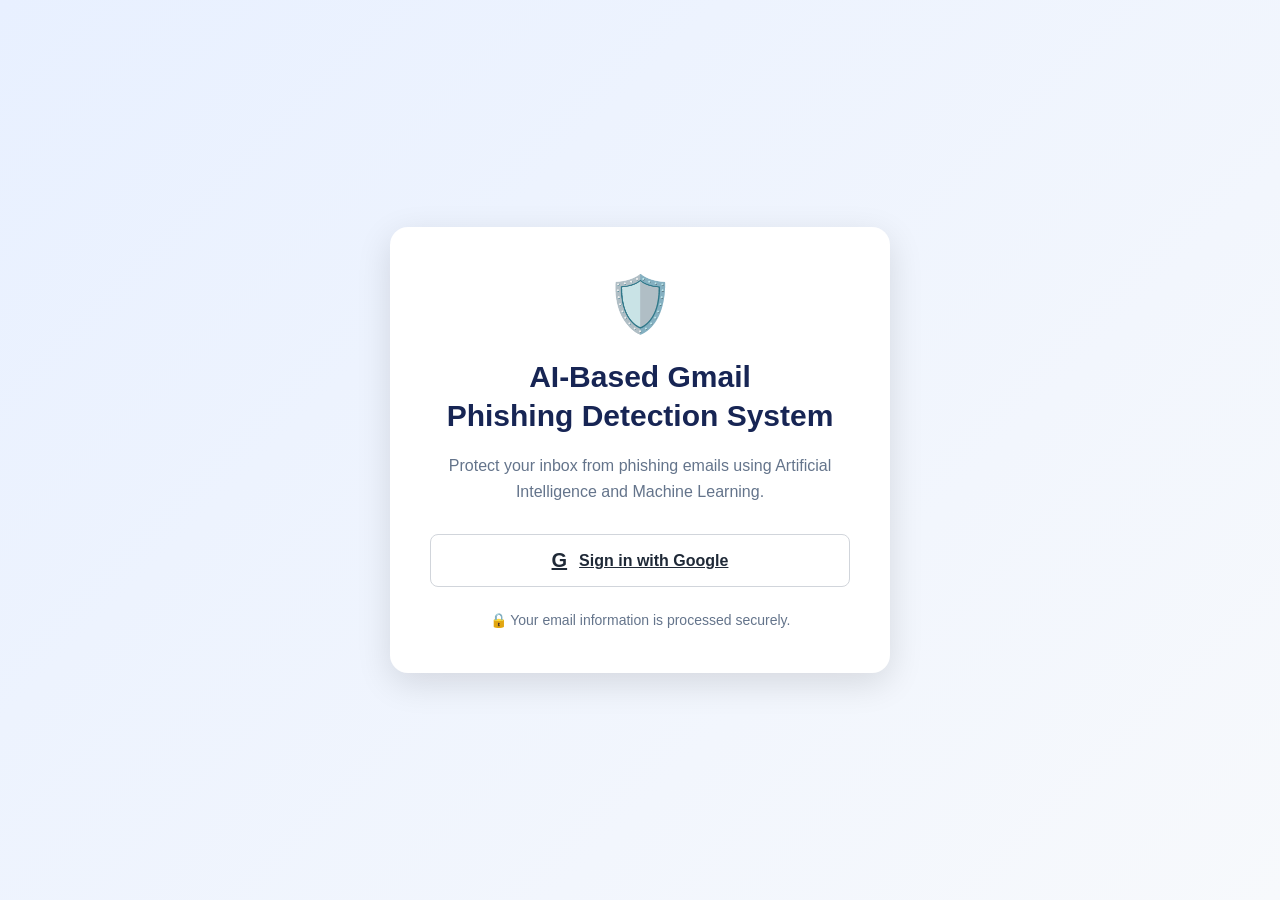
==== index.html @ 4a3b6685 "Add files via upload" ====
<!DOCTYPE html>
<html lang="en">
<head>
    <meta charset="UTF-8">
    <meta name="viewport" content="width=device-width, initial-scale=1.0">

    <title>AI-Based Gmail Phishing Detection System</title>

    <link rel="stylesheet" href="style.css">
</head>

<body class="page-login">

    <div class="login-container">

        <div class="login-card">

            <div class="logo">
                🛡️
            </div>

            <h1>AI-Based Gmail<br>Phishing Detection System</h1>

            <p class="description">
                Protect your inbox from phishing emails using
                Artificial Intelligence and Machine Learning.
            </p>
<a href="/login" id="googleSignInBtn" class="google-btn">

    <span class="google-icon">G</span>

    <span>Sign in with Google</span>

</a>

            <p class="security-note">
                🔒 Your email information is processed securely.
            </p>

        </div>

    </div>

    <script src="script.js"></script>

</body>
</html>
---- style.css ----
* {
    margin: 0;
    padding: 0;
    box-sizing: border-box;
}

body {
    font-family: Arial, sans-serif;
    min-height: 100vh;
    background: linear-gradient(135deg, #e8f0ff, #f7f9fc);
}

.login-container {
    min-height: 100vh;
    display: flex;
    justify-content: center;
    align-items: center;
    padding: 20px;
}

.login-card {
    width: 100%;
    max-width: 500px;
    background: white;
    padding: 45px 40px;
    border-radius: 18px;
    text-align: center;
    box-shadow: 0 10px 35px rgba(0, 0, 0, 0.12);
}

.logo {
    font-size: 55px;
    margin-bottom: 20px;
}

.login-card h1 {
    font-size: 30px;
    line-height: 1.3;
    color: #172554;
    margin-bottom: 18px;
}

.description {
    font-size: 16px;
    line-height: 1.6;
    color: #64748b;
    margin-bottom: 30px;
}

.google-btn {
    width: 100%;
    padding: 14px 20px;
    border: 1px solid #d1d5db;
    border-radius: 8px;
    background: white;
    color: #1f2937;
    font-size: 16px;
    font-weight: 600;
    cursor: pointer;
    display: flex;
    justify-content: center;
    align-items: center;
    gap: 12px;
    transition: 0.2s;
}

.google-btn:hover {
    background: #f8fafc;
    box-shadow: 0 4px 12px rgba(0, 0, 0, 0.08);
}

.google-icon {
    font-size: 20px;
    font-weight: bold;
}

.security-note {
    margin-top: 25px;
    font-size: 14px;
    color: #64748b;
}

@media (max-width: 600px) {
    .login-card {
        padding: 35px 25px;
    }

    .login-card h1 {
        font-size: 24px;
    }
}
                     







/* =========================
   Dashboard Page
   ========================= */

.page-dashboard {
    background: #f4f7fb;
    color: #172033;
}

.dashboard-container {
    min-height: 100vh;
    padding: 30px 50px;
}

.dashboard-header {
    display: flex;
    justify-content: space-between;
    align-items: center;
    gap: 25px;
    background: white;
    padding: 25px 30px;
    border-radius: 16px;
    box-shadow: 0 5px 20px rgba(0, 0, 0, 0.08);
    margin-bottom: 30px;
}

.dashboard-header h1 {
    font-size: 30px;
    color: #172554;
    margin-bottom: 8px;
}

.dashboard-header p {
    color: #64748b;
    font-size: 15px;
}

.user-section {
    display: flex;
    align-items: center;
    gap: 15px;
}

#userLabel {
    font-weight: 600;
    color: #334155;
}

.logout-btn {
    padding: 10px 18px;
    border: none;
    border-radius: 8px;
    background: #e2e8f0;
    color: #334155;
    font-weight: 600;
    cursor: pointer;
}

.logout-btn:hover {
    background: #cbd5e1;
}

/* Email section */

.email-section {
    background: white;
    padding: 30px;
    border-radius: 16px;
    box-shadow: 0 5px 20px rgba(0, 0, 0, 0.08);
}

.section-header {
    display: flex;
    justify-content: space-between;
    align-items: center;
    margin-bottom: 20px;
}

.section-header h2 {
    font-size: 24px;
    color: #172554;
}

#emailCount {
    color: #64748b;
    font-size: 14px;
}

/* Individual email */

.email-row {
    display: flex;
    justify-content: space-between;
    align-items: center;
    gap: 20px;
    padding: 22px 10px;
    border-bottom: 1px solid #e2e8f0;
}

.email-row:last-child {
    border-bottom: none;
}

.email-row-main {
    flex: 1;
}

.email-sender {
    font-weight: 700;
    font-size: 16px;
    color: #172033;
    margin-bottom: 6px;
}

.email-subject {
    font-weight: 600;
    color: #334155;
    margin-bottom: 6px;
}

.email-preview {
    color: #64748b;
    font-size: 14px;
    line-height: 1.5;
}

.btn-primary {
    padding: 11px 20px;
    border: none;
    border-radius: 8px;
    background: #2563eb;
    color: white;
    font-weight: 600;
    cursor: pointer;
    white-space: nowrap;
}

.btn-primary:hover {
    background: #1d4ed8;
}

/* Mobile */

@media (max-width: 700px) {

    .dashboard-container {
        padding: 15px;
    }

    .dashboard-header {
        flex-direction: column;
        align-items: flex-start;
    }

    .email-row {
        flex-direction: column;
        align-items: flex-start;
    }

    .btn-primary {
        width: 100%;
    }
}












/* =========================
   Analysis Page
   ========================= */

.page-analysis {
    min-height: 100vh;
    background: linear-gradient(135deg, #e8f0ff, #f7f9fc);
}

.analysis-container {
    min-height: 100vh;
    display: flex;
    justify-content: center;
    align-items: center;
    padding: 30px 20px;
}

.analysis-card {
    width: 100%;
    max-width: 700px;
    background: white;
    padding: 40px;
    border-radius: 18px;
    box-shadow: 0 10px 35px rgba(0, 0, 0, 0.12);
}

.analysis-header {
    display: flex;
    align-items: center;
    gap: 18px;
    margin-bottom: 30px;
    text-align: left;
}

.shield-icon {
    width: 60px;
    height: 60px;
    display: flex;
    justify-content: center;
    align-items: center;
    background: #e8f0ff;
    border-radius: 50%;
    font-size: 32px;
}

.analysis-header h1 {
    color: #172554;
    font-size: 28px;
    margin-bottom: 6px;
}

.analysis-header p {
    color: #64748b;
    font-size: 14px;
}

/* Email details */

.email-details {
    border: 1px solid #e2e8f0;
    border-radius: 12px;
    overflow: hidden;
}

.detail-row {
    display: flex;
    align-items: center;
    gap: 20px;
    padding: 18px 20px;
    border-bottom: 1px solid #e2e8f0;
}

.detail-row strong {
    width: 90px;
    color: #334155;
}

.detail-row span {
    color: #475569;
    flex: 1;
}

.content-box {
    padding: 20px;
    background: #f8fafc;
}

.content-box strong {
    display: block;
    color: #334155;
    margin-bottom: 12px;
}

.content-box p {
    color: #475569;
    line-height: 1.7;
}

/* Analyze section */

.analysis-action {
    text-align: center;
    margin-top: 30px;
}

.analysis-action .btn-primary {
    min-width: 200px;
    font-size: 16px;
    padding: 14px 25px;
}

#analyzingNote {
    margin-top: 15px;
    color: #64748b;
    font-size: 14px;
}

/* Back button */

.back-section {
    text-align: center;
    margin-top: 25px;
}

.back-section a {
    color: #2563eb;
    text-decoration: none;
    font-weight: 600;
}

.back-section a:hover {
    text-decoration: underline;
}


/* Mobile */

@media (max-width: 600px) {

    .analysis-card {
        padding: 25px 20px;
    }

    .analysis-header {
        align-items: flex-start;
    }

    .analysis-header h1 {
        font-size: 24px;
    }

    .detail-row {
        flex-direction: column;
        align-items: flex-start;
        gap: 6px;
    }

    .detail-row strong {
        width: auto;
    }
}

















/* =========================
   Result Page
   ========================= */

.page-result {
    min-height: 100vh;
    background: linear-gradient(135deg, #e8f0ff, #f7f9fc);
}

.result-container {
    min-height: 100vh;
    display: flex;
    justify-content: center;
    align-items: center;
    padding: 30px 20px;
}

.result-card {
    width: 100%;
    max-width: 650px;
    background: white;
    padding: 45px;
    border-radius: 20px;
    text-align: center;
    box-shadow: 0 10px 35px rgba(0, 0, 0, 0.12);
}

.status-icon {
    width: 80px;
    height: 80px;
    margin: 0 auto 20px;

    display: flex;
    justify-content: center;
    align-items: center;

    border-radius: 50%;

    background: #dcfce7;
    color: #15803d;

    font-size: 42px;
    font-weight: bold;
}

.result-card h1 {
    font-size: 30px;
    color: #172554;
    margin-bottom: 10px;
}

#statusSub {
    color: #64748b;
    font-size: 15px;
    margin-bottom: 30px;
}

/* Result information */

.result-section {
    text-align: left;
    border: 1px solid #e2e8f0;
    border-radius: 12px;
    padding: 22px;
    margin-bottom: 25px;
}

.result-row {
    display: flex;
    justify-content: space-between;
    align-items: center;
    gap: 15px;
    margin-bottom: 18px;
}

.result-row:last-child {
    margin-bottom: 0;
}

.result-row strong {
    color: #334155;
}

#riskValue,
#confidenceValue {
    font-weight: 700;
    color: #2563eb;
}

/* Risk bar */

.risk-bar-container {
    width: 100%;
    height: 12px;
    background: #e2e8f0;
    border-radius: 20px;
    overflow: hidden;
    margin-bottom: 22px;
}

.risk-bar {
    width: 0%;
    height: 100%;
    background: #2563eb;
    border-radius: 20px;
    transition: width 1s ease;
}

/* Indicators */

.indicators-section {
    text-align: left;
    background: #f8fafc;
    padding: 22px;
    border-radius: 12px;
    margin-bottom: 25px;
}

.indicators-section h2 {
    font-size: 20px;
    color: #172554;
    margin-bottom: 15px;
}

#indicatorsList {
    padding-left: 20px;
}

#indicatorsList li {
    color: #475569;
    margin-bottom: 10px;
    line-height: 1.5;
}

/* Button */

.result-actions {
    text-align: center;
}

.result-actions .btn-primary {
    display: inline-block;
    text-decoration: none;
    padding: 13px 25px;
}

/* Mobile */

@media (max-width: 600px) {

    .result-card {
        padding: 30px 20px;
    }

    .result-card h1 {
        font-size: 25px;
    }

    .result-row {
        flex-direction: column;
        align-items: flex-start;
    }
}
/* User Profile */

.user-section {
    display: flex;
    align-items: center;
    gap: 20px;
}

.user-profile {
    display: flex;
    align-items: center;
    gap: 10px;
}

.profile-circle {
    width: 42px;
    height: 42px;
    border-radius: 50%;
    display: flex;
    align-items: center;
    justify-content: center;
    background: #2563eb;
    color: white;
    font-size: 18px;
    font-weight: bold;
}

.user-info {
    display: flex;
    flex-direction: column;
    line-height: 1.3;
}

.user-name {
    font-size: 14px;
    font-weight: 600;
}

.user-email {
    font-size: 12px;
    opacity: 0.75;
}

.verified {
    display: inline-flex;
    align-items: center;
    justify-content: center;
    width: 16px;
    height: 16px;
    margin-left: 4px;
    border-radius: 50%;
    background: #16a34a;
    color: white;
    font-size: 11px;
    font-weight: bold;
}
/* Dashboard Summary */

.dashboard-summary {
    display: grid;
    grid-template-columns: repeat(5, 1fr);
    gap: 15px;
    margin-bottom: 25px;
}

.summary-card {
    background: white;
    padding: 18px;
    border-radius: 12px;
    text-align: center;
    box-shadow: 0 4px 12px rgba(0, 0, 0, 0.08);
}

.summary-card h3 {
    margin: 0 0 8px;
    font-size: 14px;
    color: #555;
}

.summary-card p {
    margin: 0;
    font-size: 28px;
    font-weight: bold;
}
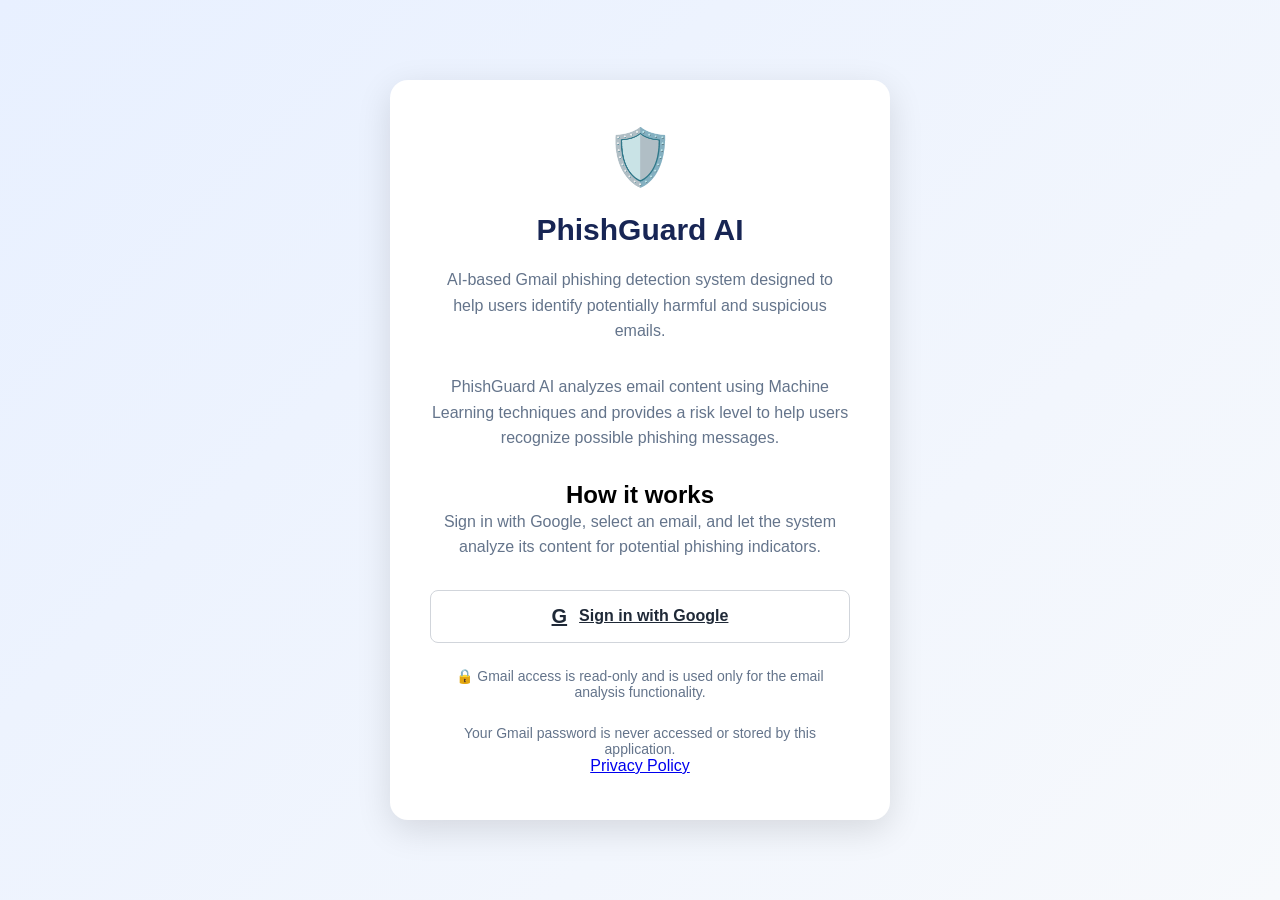
==== commit 3764eff7: "Update PhishGuard AI privacy policy and homepage" ====
--- a/index.html
+++ b/index.html
@@ -1,47 +1,71 @@
-<!DOCTYPE html>
-<html lang="en">
-<head>
-    <meta charset="UTF-8">
-    <meta name="viewport" content="width=device-width, initial-scale=1.0">
-
-    <title>AI-Based Gmail Phishing Detection System</title>
-
-    <link rel="stylesheet" href="style.css">
-</head>
-
-<body class="page-login">
-
-    <div class="login-container">
-
-        <div class="login-card">
-
-            <div class="logo">
-                🛡️
-            </div>
-
-            <h1>AI-Based Gmail<br>Phishing Detection System</h1>
-
-            <p class="description">
-                Protect your inbox from phishing emails using
-                Artificial Intelligence and Machine Learning.
-            </p>
-<a href="/login" id="googleSignInBtn" class="google-btn">
-
-    <span class="google-icon">G</span>
-
-    <span>Sign in with Google</span>
-
-</a>
-
-            <p class="security-note">
-                🔒 Your email information is processed securely.
-            </p>
-
-        </div>
-
-    </div>
-
-    <script src="script.js"></script>
-
-</body>
-</html>
+<!DOCTYPE html>
+<html lang="en">
+<head>
+    <meta charset="UTF-8">
+    <meta name="viewport" content="width=device-width, initial-scale=1.0">
+
+    <title>PhishGuard AI – Gmail Phishing Detection</title>
+
+    <link rel="stylesheet" href="style.css">
+</head>
+
+<body class="page-login">
+
+    <div class="login-container">
+
+        <div class="login-card">
+
+            <div class="logo">
+                🛡️
+            </div>
+
+            <h1>PhishGuard AI</h1>
+
+            <p class="description">
+                AI-based Gmail phishing detection system designed
+                to help users identify potentially harmful and
+                suspicious emails.
+            </p>
+
+            <p class="description">
+                PhishGuard AI analyzes email content using
+                Machine Learning techniques and provides a
+                risk level to help users recognize possible
+                phishing messages.
+            </p>
+
+            <h2>How it works</h2>
+
+            <p class="description">
+                Sign in with Google, select an email, and let the
+                system analyze its content for potential phishing
+                indicators.
+            </p>
+
+            <a href="/login" id="googleSignInBtn" class="google-btn">
+                <span class="google-icon">G</span>
+                <span>Sign in with Google</span>
+            </a>
+
+            <p class="security-note">
+                🔒 Gmail access is read-only and is used only
+                for the email analysis functionality.
+            </p>
+
+            <p class="security-note">
+                Your Gmail password is never accessed or stored
+                by this application.
+            </p>
+
+            <p class="privacy-link">
+                <a href="/privacy">Privacy Policy</a>
+            </p>
+
+        </div>
+
+    </div>
+
+    <script src="script.js"></script>
+
+</body>
+</html>
--- a/style.css
+++ b/style.css
@@ -1,699 +1,699 @@
-* {
-    margin: 0;
-    padding: 0;
-    box-sizing: border-box;
-}
-
-body {
-    font-family: Arial, sans-serif;
-    min-height: 100vh;
-    background: linear-gradient(135deg, #e8f0ff, #f7f9fc);
-}
-
-.login-container {
-    min-height: 100vh;
-    display: flex;
-    justify-content: center;
-    align-items: center;
-    padding: 20px;
-}
-
-.login-card {
-    width: 100%;
-    max-width: 500px;
-    background: white;
-    padding: 45px 40px;
-    border-radius: 18px;
-    text-align: center;
-    box-shadow: 0 10px 35px rgba(0, 0, 0, 0.12);
-}
-
-.logo {
-    font-size: 55px;
-    margin-bottom: 20px;
-}
-
-.login-card h1 {
-    font-size: 30px;
-    line-height: 1.3;
-    color: #172554;
-    margin-bottom: 18px;
-}
-
-.description {
-    font-size: 16px;
-    line-height: 1.6;
-    color: #64748b;
-    margin-bottom: 30px;
-}
-
-.google-btn {
-    width: 100%;
-    padding: 14px 20px;
-    border: 1px solid #d1d5db;
-    border-radius: 8px;
-    background: white;
-    color: #1f2937;
-    font-size: 16px;
-    font-weight: 600;
-    cursor: pointer;
-    display: flex;
-    justify-content: center;
-    align-items: center;
-    gap: 12px;
-    transition: 0.2s;
-}
-
-.google-btn:hover {
-    background: #f8fafc;
-    box-shadow: 0 4px 12px rgba(0, 0, 0, 0.08);
-}
-
-.google-icon {
-    font-size: 20px;
-    font-weight: bold;
-}
-
-.security-note {
-    margin-top: 25px;
-    font-size: 14px;
-    color: #64748b;
-}
-
-@media (max-width: 600px) {
-    .login-card {
-        padding: 35px 25px;
-    }
-
-    .login-card h1 {
-        font-size: 24px;
-    }
-}
-                     
-
-
-
-
-
-
-
-/* =========================
-   Dashboard Page
-   ========================= */
-
-.page-dashboard {
-    background: #f4f7fb;
-    color: #172033;
-}
-
-.dashboard-container {
-    min-height: 100vh;
-    padding: 30px 50px;
-}
-
-.dashboard-header {
-    display: flex;
-    justify-content: space-between;
-    align-items: center;
-    gap: 25px;
-    background: white;
-    padding: 25px 30px;
-    border-radius: 16px;
-    box-shadow: 0 5px 20px rgba(0, 0, 0, 0.08);
-    margin-bottom: 30px;
-}
-
-.dashboard-header h1 {
-    font-size: 30px;
-    color: #172554;
-    margin-bottom: 8px;
-}
-
-.dashboard-header p {
-    color: #64748b;
-    font-size: 15px;
-}
-
-.user-section {
-    display: flex;
-    align-items: center;
-    gap: 15px;
-}
-
-#userLabel {
-    font-weight: 600;
-    color: #334155;
-}
-
-.logout-btn {
-    padding: 10px 18px;
-    border: none;
-    border-radius: 8px;
-    background: #e2e8f0;
-    color: #334155;
-    font-weight: 600;
-    cursor: pointer;
-}
-
-.logout-btn:hover {
-    background: #cbd5e1;
-}
-
-/* Email section */
-
-.email-section {
-    background: white;
-    padding: 30px;
-    border-radius: 16px;
-    box-shadow: 0 5px 20px rgba(0, 0, 0, 0.08);
-}
-
-.section-header {
-    display: flex;
-    justify-content: space-between;
-    align-items: center;
-    margin-bottom: 20px;
-}
-
-.section-header h2 {
-    font-size: 24px;
-    color: #172554;
-}
-
-#emailCount {
-    color: #64748b;
-    font-size: 14px;
-}
-
-/* Individual email */
-
-.email-row {
-    display: flex;
-    justify-content: space-between;
-    align-items: center;
-    gap: 20px;
-    padding: 22px 10px;
-    border-bottom: 1px solid #e2e8f0;
-}
-
-.email-row:last-child {
-    border-bottom: none;
-}
-
-.email-row-main {
-    flex: 1;
-}
-
-.email-sender {
-    font-weight: 700;
-    font-size: 16px;
-    color: #172033;
-    margin-bottom: 6px;
-}
-
-.email-subject {
-    font-weight: 600;
-    color: #334155;
-    margin-bottom: 6px;
-}
-
-.email-preview {
-    color: #64748b;
-    font-size: 14px;
-    line-height: 1.5;
-}
-
-.btn-primary {
-    padding: 11px 20px;
-    border: none;
-    border-radius: 8px;
-    background: #2563eb;
-    color: white;
-    font-weight: 600;
-    cursor: pointer;
-    white-space: nowrap;
-}
-
-.btn-primary:hover {
-    background: #1d4ed8;
-}
-
-/* Mobile */
-
-@media (max-width: 700px) {
-
-    .dashboard-container {
-        padding: 15px;
-    }
-
-    .dashboard-header {
-        flex-direction: column;
-        align-items: flex-start;
-    }
-
-    .email-row {
-        flex-direction: column;
-        align-items: flex-start;
-    }
-
-    .btn-primary {
-        width: 100%;
-    }
-}
-
-
-
-
-
-
-
-
-
-
-
-
-/* =========================
-   Analysis Page
-   ========================= */
-
-.page-analysis {
-    min-height: 100vh;
-    background: linear-gradient(135deg, #e8f0ff, #f7f9fc);
-}
-
-.analysis-container {
-    min-height: 100vh;
-    display: flex;
-    justify-content: center;
-    align-items: center;
-    padding: 30px 20px;
-}
-
-.analysis-card {
-    width: 100%;
-    max-width: 700px;
-    background: white;
-    padding: 40px;
-    border-radius: 18px;
-    box-shadow: 0 10px 35px rgba(0, 0, 0, 0.12);
-}
-
-.analysis-header {
-    display: flex;
-    align-items: center;
-    gap: 18px;
-    margin-bottom: 30px;
-    text-align: left;
-}
-
-.shield-icon {
-    width: 60px;
-    height: 60px;
-    display: flex;
-    justify-content: center;
-    align-items: center;
-    background: #e8f0ff;
-    border-radius: 50%;
-    font-size: 32px;
-}
-
-.analysis-header h1 {
-    color: #172554;
-    font-size: 28px;
-    margin-bottom: 6px;
-}
-
-.analysis-header p {
-    color: #64748b;
-    font-size: 14px;
-}
-
-/* Email details */
-
-.email-details {
-    border: 1px solid #e2e8f0;
-    border-radius: 12px;
-    overflow: hidden;
-}
-
-.detail-row {
-    display: flex;
-    align-items: center;
-    gap: 20px;
-    padding: 18px 20px;
-    border-bottom: 1px solid #e2e8f0;
-}
-
-.detail-row strong {
-    width: 90px;
-    color: #334155;
-}
-
-.detail-row span {
-    color: #475569;
-    flex: 1;
-}
-
-.content-box {
-    padding: 20px;
-    background: #f8fafc;
-}
-
-.content-box strong {
-    display: block;
-    color: #334155;
-    margin-bottom: 12px;
-}
-
-.content-box p {
-    color: #475569;
-    line-height: 1.7;
-}
-
-/* Analyze section */
-
-.analysis-action {
-    text-align: center;
-    margin-top: 30px;
-}
-
-.analysis-action .btn-primary {
-    min-width: 200px;
-    font-size: 16px;
-    padding: 14px 25px;
-}
-
-#analyzingNote {
-    margin-top: 15px;
-    color: #64748b;
-    font-size: 14px;
-}
-
-/* Back button */
-
-.back-section {
-    text-align: center;
-    margin-top: 25px;
-}
-
-.back-section a {
-    color: #2563eb;
-    text-decoration: none;
-    font-weight: 600;
-}
-
-.back-section a:hover {
-    text-decoration: underline;
-}
-
-
-/* Mobile */
-
-@media (max-width: 600px) {
-
-    .analysis-card {
-        padding: 25px 20px;
-    }
-
-    .analysis-header {
-        align-items: flex-start;
-    }
-
-    .analysis-header h1 {
-        font-size: 24px;
-    }
-
-    .detail-row {
-        flex-direction: column;
-        align-items: flex-start;
-        gap: 6px;
-    }
-
-    .detail-row strong {
-        width: auto;
-    }
-}
-
-
-
-
-
-
-
-
-
-
-
-
-
-
-
-
-
-/* =========================
-   Result Page
-   ========================= */
-
-.page-result {
-    min-height: 100vh;
-    background: linear-gradient(135deg, #e8f0ff, #f7f9fc);
-}
-
-.result-container {
-    min-height: 100vh;
-    display: flex;
-    justify-content: center;
-    align-items: center;
-    padding: 30px 20px;
-}
-
-.result-card {
-    width: 100%;
-    max-width: 650px;
-    background: white;
-    padding: 45px;
-    border-radius: 20px;
-    text-align: center;
-    box-shadow: 0 10px 35px rgba(0, 0, 0, 0.12);
-}
-
-.status-icon {
-    width: 80px;
-    height: 80px;
-    margin: 0 auto 20px;
-
-    display: flex;
-    justify-content: center;
-    align-items: center;
-
-    border-radius: 50%;
-
-    background: #dcfce7;
-    color: #15803d;
-
-    font-size: 42px;
-    font-weight: bold;
-}
-
-.result-card h1 {
-    font-size: 30px;
-    color: #172554;
-    margin-bottom: 10px;
-}
-
-#statusSub {
-    color: #64748b;
-    font-size: 15px;
-    margin-bottom: 30px;
-}
-
-/* Result information */
-
-.result-section {
-    text-align: left;
-    border: 1px solid #e2e8f0;
-    border-radius: 12px;
-    padding: 22px;
-    margin-bottom: 25px;
-}
-
-.result-row {
-    display: flex;
-    justify-content: space-between;
-    align-items: center;
-    gap: 15px;
-    margin-bottom: 18px;
-}
-
-.result-row:last-child {
-    margin-bottom: 0;
-}
-
-.result-row strong {
-    color: #334155;
-}
-
-#riskValue,
-#confidenceValue {
-    font-weight: 700;
-    color: #2563eb;
-}
-
-/* Risk bar */
-
-.risk-bar-container {
-    width: 100%;
-    height: 12px;
-    background: #e2e8f0;
-    border-radius: 20px;
-    overflow: hidden;
-    margin-bottom: 22px;
-}
-
-.risk-bar {
-    width: 0%;
-    height: 100%;
-    background: #2563eb;
-    border-radius: 20px;
-    transition: width 1s ease;
-}
-
-/* Indicators */
-
-.indicators-section {
-    text-align: left;
-    background: #f8fafc;
-    padding: 22px;
-    border-radius: 12px;
-    margin-bottom: 25px;
-}
-
-.indicators-section h2 {
-    font-size: 20px;
-    color: #172554;
-    margin-bottom: 15px;
-}
-
-#indicatorsList {
-    padding-left: 20px;
-}
-
-#indicatorsList li {
-    color: #475569;
-    margin-bottom: 10px;
-    line-height: 1.5;
-}
-
-/* Button */
-
-.result-actions {
-    text-align: center;
-}
-
-.result-actions .btn-primary {
-    display: inline-block;
-    text-decoration: none;
-    padding: 13px 25px;
-}
-
-/* Mobile */
-
-@media (max-width: 600px) {
-
-    .result-card {
-        padding: 30px 20px;
-    }
-
-    .result-card h1 {
-        font-size: 25px;
-    }
-
-    .result-row {
-        flex-direction: column;
-        align-items: flex-start;
-    }
-}
-/* User Profile */
-
-.user-section {
-    display: flex;
-    align-items: center;
-    gap: 20px;
-}
-
-.user-profile {
-    display: flex;
-    align-items: center;
-    gap: 10px;
-}
-
-.profile-circle {
-    width: 42px;
-    height: 42px;
-    border-radius: 50%;
-    display: flex;
-    align-items: center;
-    justify-content: center;
-    background: #2563eb;
-    color: white;
-    font-size: 18px;
-    font-weight: bold;
-}
-
-.user-info {
-    display: flex;
-    flex-direction: column;
-    line-height: 1.3;
-}
-
-.user-name {
-    font-size: 14px;
-    font-weight: 600;
-}
-
-.user-email {
-    font-size: 12px;
-    opacity: 0.75;
-}
-
-.verified {
-    display: inline-flex;
-    align-items: center;
-    justify-content: center;
-    width: 16px;
-    height: 16px;
-    margin-left: 4px;
-    border-radius: 50%;
-    background: #16a34a;
-    color: white;
-    font-size: 11px;
-    font-weight: bold;
-}
-/* Dashboard Summary */
-
-.dashboard-summary {
-    display: grid;
-    grid-template-columns: repeat(5, 1fr);
-    gap: 15px;
-    margin-bottom: 25px;
-}
-
-.summary-card {
-    background: white;
-    padding: 18px;
-    border-radius: 12px;
-    text-align: center;
-    box-shadow: 0 4px 12px rgba(0, 0, 0, 0.08);
-}
-
-.summary-card h3 {
-    margin: 0 0 8px;
-    font-size: 14px;
-    color: #555;
-}
-
-.summary-card p {
-    margin: 0;
-    font-size: 28px;
-    font-weight: bold;
+* {
+    margin: 0;
+    padding: 0;
+    box-sizing: border-box;
+}
+
+body {
+    font-family: Arial, sans-serif;
+    min-height: 100vh;
+    background: linear-gradient(135deg, #e8f0ff, #f7f9fc);
+}
+
+.login-container {
+    min-height: 100vh;
+    display: flex;
+    justify-content: center;
+    align-items: center;
+    padding: 20px;
+}
+
+.login-card {
+    width: 100%;
+    max-width: 500px;
+    background: white;
+    padding: 45px 40px;
+    border-radius: 18px;
+    text-align: center;
+    box-shadow: 0 10px 35px rgba(0, 0, 0, 0.12);
+}
+
+.logo {
+    font-size: 55px;
+    margin-bottom: 20px;
+}
+
+.login-card h1 {
+    font-size: 30px;
+    line-height: 1.3;
+    color: #172554;
+    margin-bottom: 18px;
+}
+
+.description {
+    font-size: 16px;
+    line-height: 1.6;
+    color: #64748b;
+    margin-bottom: 30px;
+}
+
+.google-btn {
+    width: 100%;
+    padding: 14px 20px;
+    border: 1px solid #d1d5db;
+    border-radius: 8px;
+    background: white;
+    color: #1f2937;
+    font-size: 16px;
+    font-weight: 600;
+    cursor: pointer;
+    display: flex;
+    justify-content: center;
+    align-items: center;
+    gap: 12px;
+    transition: 0.2s;
+}
+
+.google-btn:hover {
+    background: #f8fafc;
+    box-shadow: 0 4px 12px rgba(0, 0, 0, 0.08);
+}
+
+.google-icon {
+    font-size: 20px;
+    font-weight: bold;
+}
+
+.security-note {
+    margin-top: 25px;
+    font-size: 14px;
+    color: #64748b;
+}
+
+@media (max-width: 600px) {
+    .login-card {
+        padding: 35px 25px;
+    }
+
+    .login-card h1 {
+        font-size: 24px;
+    }
+}
+                     
+
+
+
+
+
+
+
+/* =========================
+   Dashboard Page
+   ========================= */
+
+.page-dashboard {
+    background: #f4f7fb;
+    color: #172033;
+}
+
+.dashboard-container {
+    min-height: 100vh;
+    padding: 30px 50px;
+}
+
+.dashboard-header {
+    display: flex;
+    justify-content: space-between;
+    align-items: center;
+    gap: 25px;
+    background: white;
+    padding: 25px 30px;
+    border-radius: 16px;
+    box-shadow: 0 5px 20px rgba(0, 0, 0, 0.08);
+    margin-bottom: 30px;
+}
+
+.dashboard-header h1 {
+    font-size: 30px;
+    color: #172554;
+    margin-bottom: 8px;
+}
+
+.dashboard-header p {
+    color: #64748b;
+    font-size: 15px;
+}
+
+.user-section {
+    display: flex;
+    align-items: center;
+    gap: 15px;
+}
+
+#userLabel {
+    font-weight: 600;
+    color: #334155;
+}
+
+.logout-btn {
+    padding: 10px 18px;
+    border: none;
+    border-radius: 8px;
+    background: #e2e8f0;
+    color: #334155;
+    font-weight: 600;
+    cursor: pointer;
+}
+
+.logout-btn:hover {
+    background: #cbd5e1;
+}
+
+/* Email section */
+
+.email-section {
+    background: white;
+    padding: 30px;
+    border-radius: 16px;
+    box-shadow: 0 5px 20px rgba(0, 0, 0, 0.08);
+}
+
+.section-header {
+    display: flex;
+    justify-content: space-between;
+    align-items: center;
+    margin-bottom: 20px;
+}
+
+.section-header h2 {
+    font-size: 24px;
+    color: #172554;
+}
+
+#emailCount {
+    color: #64748b;
+    font-size: 14px;
+}
+
+/* Individual email */
+
+.email-row {
+    display: flex;
+    justify-content: space-between;
+    align-items: center;
+    gap: 20px;
+    padding: 22px 10px;
+    border-bottom: 1px solid #e2e8f0;
+}
+
+.email-row:last-child {
+    border-bottom: none;
+}
+
+.email-row-main {
+    flex: 1;
+}
+
+.email-sender {
+    font-weight: 700;
+    font-size: 16px;
+    color: #172033;
+    margin-bottom: 6px;
+}
+
+.email-subject {
+    font-weight: 600;
+    color: #334155;
+    margin-bottom: 6px;
+}
+
+.email-preview {
+    color: #64748b;
+    font-size: 14px;
+    line-height: 1.5;
+}
+
+.btn-primary {
+    padding: 11px 20px;
+    border: none;
+    border-radius: 8px;
+    background: #2563eb;
+    color: white;
+    font-weight: 600;
+    cursor: pointer;
+    white-space: nowrap;
+}
+
+.btn-primary:hover {
+    background: #1d4ed8;
+}
+
+/* Mobile */
+
+@media (max-width: 700px) {
+
+    .dashboard-container {
+        padding: 15px;
+    }
+
+    .dashboard-header {
+        flex-direction: column;
+        align-items: flex-start;
+    }
+
+    .email-row {
+        flex-direction: column;
+        align-items: flex-start;
+    }
+
+    .btn-primary {
+        width: 100%;
+    }
+}
+
+
+
+
+
+
+
+
+
+
+
+
+/* =========================
+   Analysis Page
+   ========================= */
+
+.page-analysis {
+    min-height: 100vh;
+    background: linear-gradient(135deg, #e8f0ff, #f7f9fc);
+}
+
+.analysis-container {
+    min-height: 100vh;
+    display: flex;
+    justify-content: center;
+    align-items: center;
+    padding: 30px 20px;
+}
+
+.analysis-card {
+    width: 100%;
+    max-width: 700px;
+    background: white;
+    padding: 40px;
+    border-radius: 18px;
+    box-shadow: 0 10px 35px rgba(0, 0, 0, 0.12);
+}
+
+.analysis-header {
+    display: flex;
+    align-items: center;
+    gap: 18px;
+    margin-bottom: 30px;
+    text-align: left;
+}
+
+.shield-icon {
+    width: 60px;
+    height: 60px;
+    display: flex;
+    justify-content: center;
+    align-items: center;
+    background: #e8f0ff;
+    border-radius: 50%;
+    font-size: 32px;
+}
+
+.analysis-header h1 {
+    color: #172554;
+    font-size: 28px;
+    margin-bottom: 6px;
+}
+
+.analysis-header p {
+    color: #64748b;
+    font-size: 14px;
+}
+
+/* Email details */
+
+.email-details {
+    border: 1px solid #e2e8f0;
+    border-radius: 12px;
+    overflow: hidden;
+}
+
+.detail-row {
+    display: flex;
+    align-items: center;
+    gap: 20px;
+    padding: 18px 20px;
+    border-bottom: 1px solid #e2e8f0;
+}
+
+.detail-row strong {
+    width: 90px;
+    color: #334155;
+}
+
+.detail-row span {
+    color: #475569;
+    flex: 1;
+}
+
+.content-box {
+    padding: 20px;
+    background: #f8fafc;
+}
+
+.content-box strong {
+    display: block;
+    color: #334155;
+    margin-bottom: 12px;
+}
+
+.content-box p {
+    color: #475569;
+    line-height: 1.7;
+}
+
+/* Analyze section */
+
+.analysis-action {
+    text-align: center;
+    margin-top: 30px;
+}
+
+.analysis-action .btn-primary {
+    min-width: 200px;
+    font-size: 16px;
+    padding: 14px 25px;
+}
+
+#analyzingNote {
+    margin-top: 15px;
+    color: #64748b;
+    font-size: 14px;
+}
+
+/* Back button */
+
+.back-section {
+    text-align: center;
+    margin-top: 25px;
+}
+
+.back-section a {
+    color: #2563eb;
+    text-decoration: none;
+    font-weight: 600;
+}
+
+.back-section a:hover {
+    text-decoration: underline;
+}
+
+
+/* Mobile */
+
+@media (max-width: 600px) {
+
+    .analysis-card {
+        padding: 25px 20px;
+    }
+
+    .analysis-header {
+        align-items: flex-start;
+    }
+
+    .analysis-header h1 {
+        font-size: 24px;
+    }
+
+    .detail-row {
+        flex-direction: column;
+        align-items: flex-start;
+        gap: 6px;
+    }
+
+    .detail-row strong {
+        width: auto;
+    }
+}
+
+
+
+
+
+
+
+
+
+
+
+
+
+
+
+
+
+/* =========================
+   Result Page
+   ========================= */
+
+.page-result {
+    min-height: 100vh;
+    background: linear-gradient(135deg, #e8f0ff, #f7f9fc);
+}
+
+.result-container {
+    min-height: 100vh;
+    display: flex;
+    justify-content: center;
+    align-items: center;
+    padding: 30px 20px;
+}
+
+.result-card {
+    width: 100%;
+    max-width: 650px;
+    background: white;
+    padding: 45px;
+    border-radius: 20px;
+    text-align: center;
+    box-shadow: 0 10px 35px rgba(0, 0, 0, 0.12);
+}
+
+.status-icon {
+    width: 80px;
+    height: 80px;
+    margin: 0 auto 20px;
+
+    display: flex;
+    justify-content: center;
+    align-items: center;
+
+    border-radius: 50%;
+
+    background: #dcfce7;
+    color: #15803d;
+
+    font-size: 42px;
+    font-weight: bold;
+}
+
+.result-card h1 {
+    font-size: 30px;
+    color: #172554;
+    margin-bottom: 10px;
+}
+
+#statusSub {
+    color: #64748b;
+    font-size: 15px;
+    margin-bottom: 30px;
+}
+
+/* Result information */
+
+.result-section {
+    text-align: left;
+    border: 1px solid #e2e8f0;
+    border-radius: 12px;
+    padding: 22px;
+    margin-bottom: 25px;
+}
+
+.result-row {
+    display: flex;
+    justify-content: space-between;
+    align-items: center;
+    gap: 15px;
+    margin-bottom: 18px;
+}
+
+.result-row:last-child {
+    margin-bottom: 0;
+}
+
+.result-row strong {
+    color: #334155;
+}
+
+#riskValue,
+#confidenceValue {
+    font-weight: 700;
+    color: #2563eb;
+}
+
+/* Risk bar */
+
+.risk-bar-container {
+    width: 100%;
+    height: 12px;
+    background: #e2e8f0;
+    border-radius: 20px;
+    overflow: hidden;
+    margin-bottom: 22px;
+}
+
+.risk-bar {
+    width: 0%;
+    height: 100%;
+    background: #2563eb;
+    border-radius: 20px;
+    transition: width 1s ease;
+}
+
+/* Indicators */
+
+.indicators-section {
+    text-align: left;
+    background: #f8fafc;
+    padding: 22px;
+    border-radius: 12px;
+    margin-bottom: 25px;
+}
+
+.indicators-section h2 {
+    font-size: 20px;
+    color: #172554;
+    margin-bottom: 15px;
+}
+
+#indicatorsList {
+    padding-left: 20px;
+}
+
+#indicatorsList li {
+    color: #475569;
+    margin-bottom: 10px;
+    line-height: 1.5;
+}
+
+/* Button */
+
+.result-actions {
+    text-align: center;
+}
+
+.result-actions .btn-primary {
+    display: inline-block;
+    text-decoration: none;
+    padding: 13px 25px;
+}
+
+/* Mobile */
+
+@media (max-width: 600px) {
+
+    .result-card {
+        padding: 30px 20px;
+    }
+
+    .result-card h1 {
+        font-size: 25px;
+    }
+
+    .result-row {
+        flex-direction: column;
+        align-items: flex-start;
+    }
+}
+/* User Profile */
+
+.user-section {
+    display: flex;
+    align-items: center;
+    gap: 20px;
+}
+
+.user-profile {
+    display: flex;
+    align-items: center;
+    gap: 10px;
+}
+
+.profile-circle {
+    width: 42px;
+    height: 42px;
+    border-radius: 50%;
+    display: flex;
+    align-items: center;
+    justify-content: center;
+    background: #2563eb;
+    color: white;
+    font-size: 18px;
+    font-weight: bold;
+}
+
+.user-info {
+    display: flex;
+    flex-direction: column;
+    line-height: 1.3;
+}
+
+.user-name {
+    font-size: 14px;
+    font-weight: 600;
+}
+
+.user-email {
+    font-size: 12px;
+    opacity: 0.75;
+}
+
+.verified {
+    display: inline-flex;
+    align-items: center;
+    justify-content: center;
+    width: 16px;
+    height: 16px;
+    margin-left: 4px;
+    border-radius: 50%;
+    background: #16a34a;
+    color: white;
+    font-size: 11px;
+    font-weight: bold;
+}
+/* Dashboard Summary */
+
+.dashboard-summary {
+    display: grid;
+    grid-template-columns: repeat(5, 1fr);
+    gap: 15px;
+    margin-bottom: 25px;
+}
+
+.summary-card {
+    background: white;
+    padding: 18px;
+    border-radius: 12px;
+    text-align: center;
+    box-shadow: 0 4px 12px rgba(0, 0, 0, 0.08);
+}
+
+.summary-card h3 {
+    margin: 0 0 8px;
+    font-size: 14px;
+    color: #555;
+}
+
+.summary-card p {
+    margin: 0;
+    font-size: 28px;
+    font-weight: bold;
 }
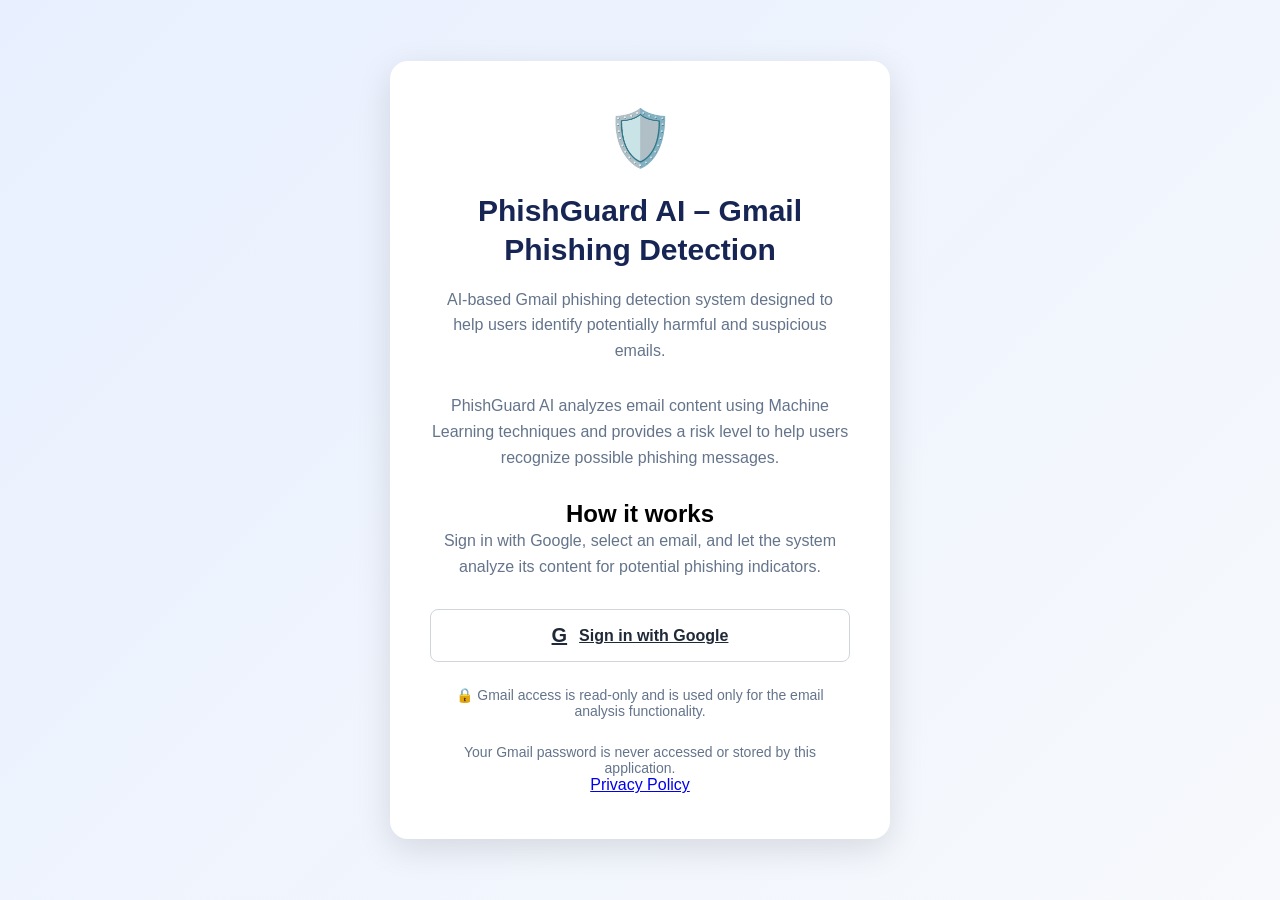
==== commit 9b7e390b: "Update PhishGuard AI app name" ====
--- a/index.html
+++ b/index.html
@@ -19,7 +19,7 @@
                 🛡️
             </div>
 
-            <h1>PhishGuard AI</h1>
+            <h1>PhishGuard AI – Gmail Phishing Detection</h1>
 
             <p class="description">
                 AI-based Gmail phishing detection system designed
